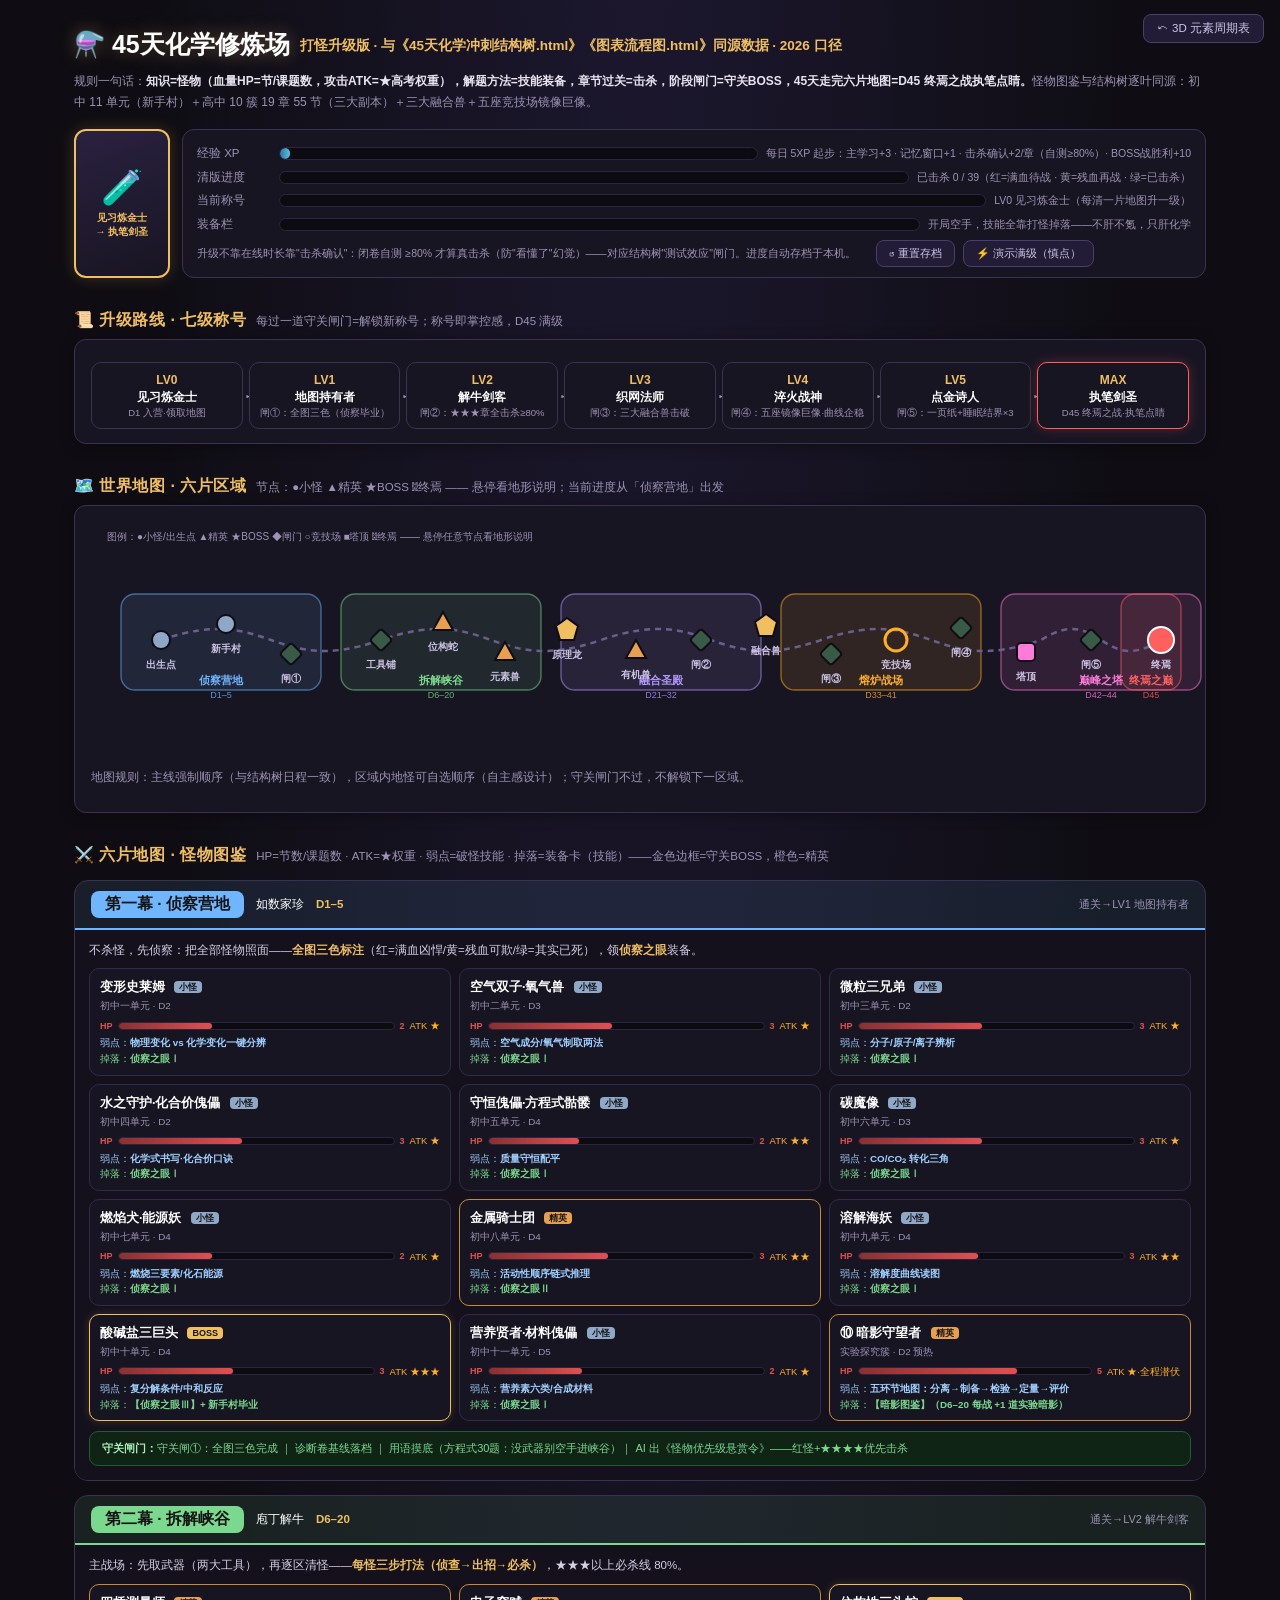
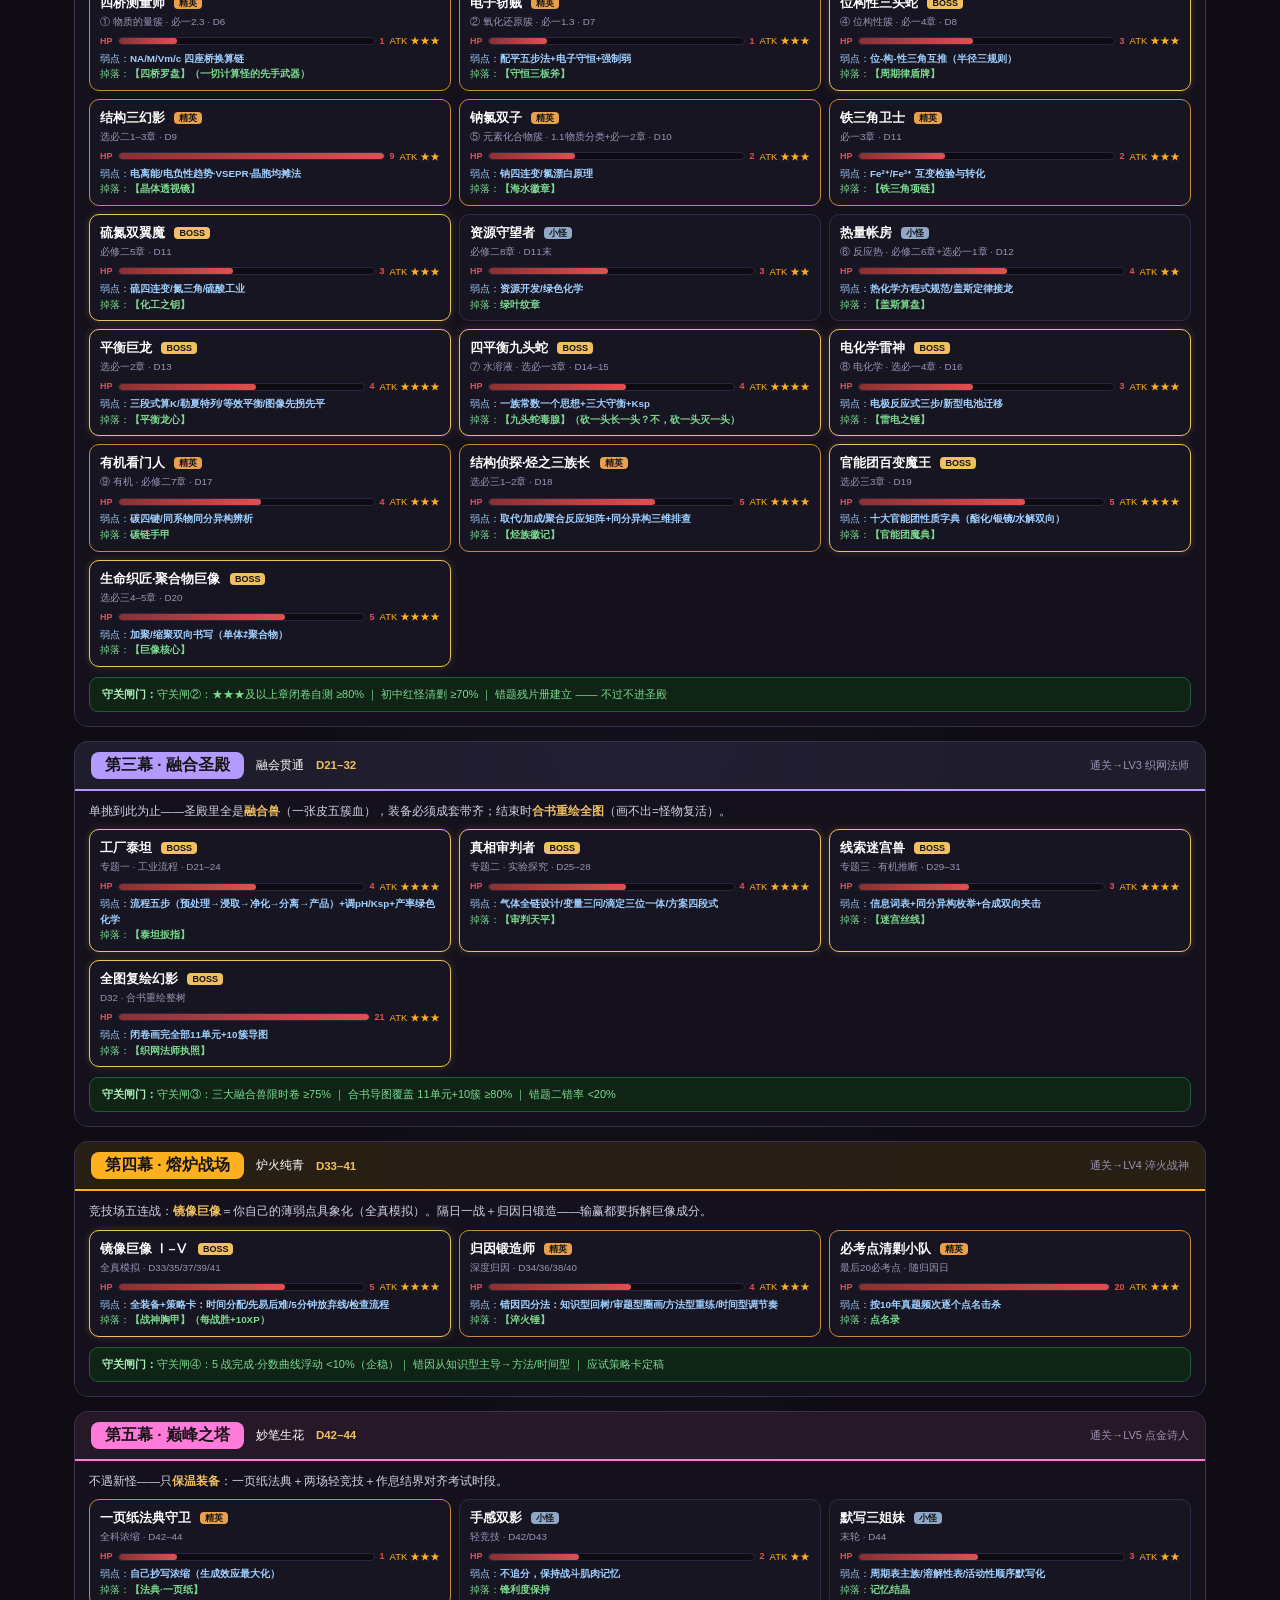
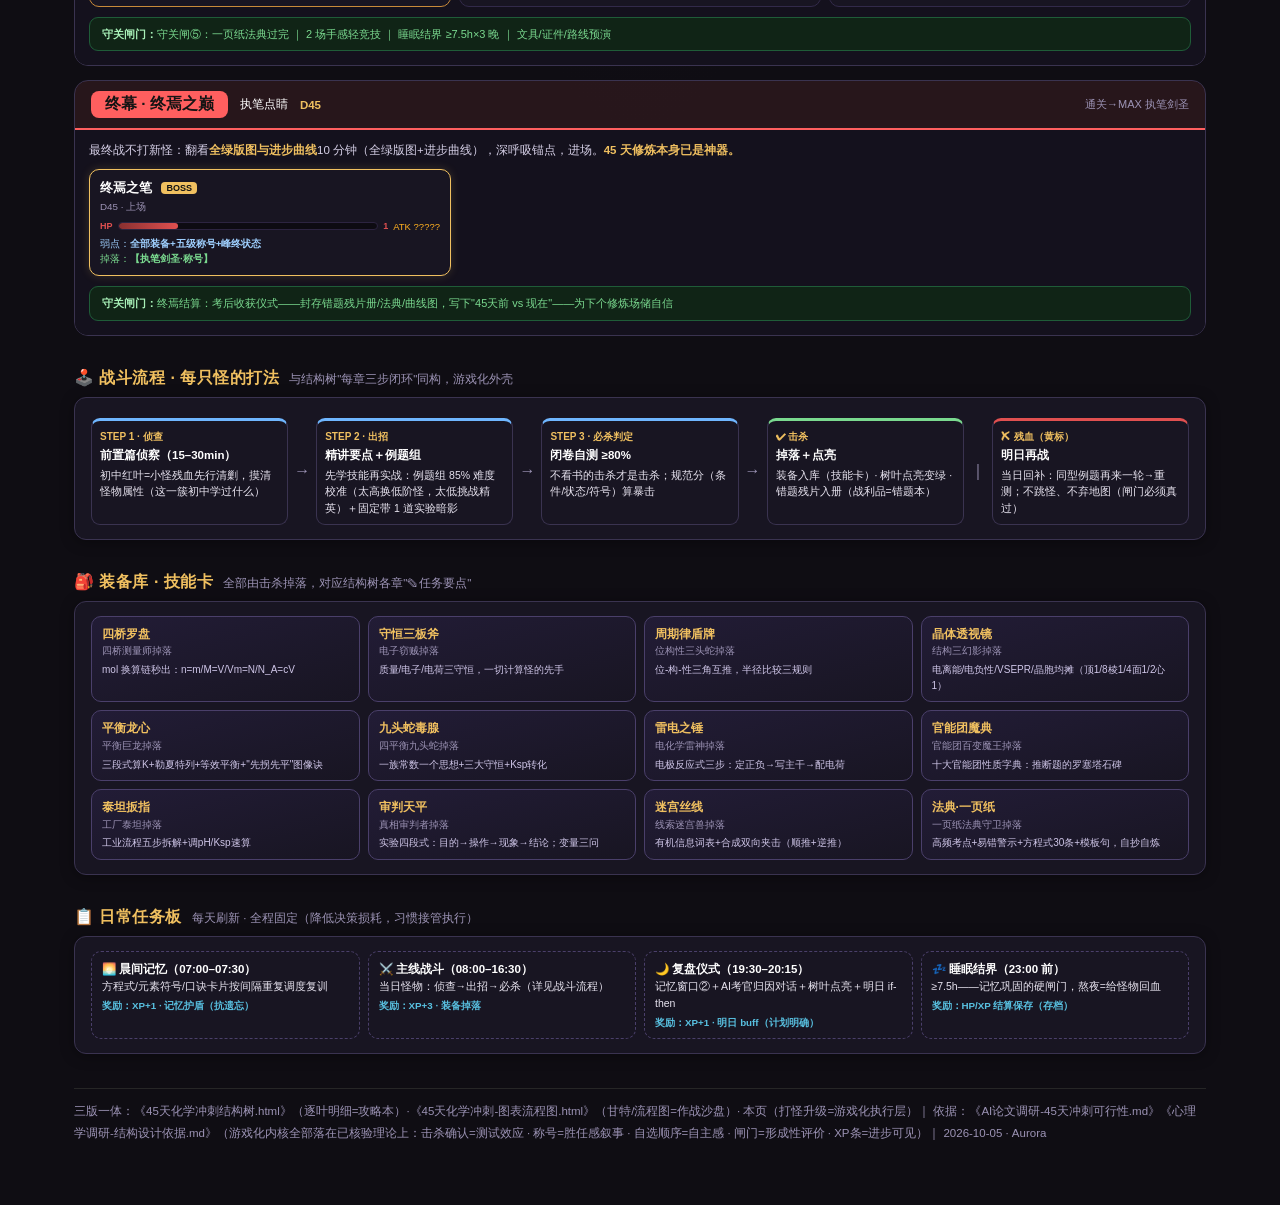
==== arena.html @ a9e283c8 "接入 45 天化学修炼场（打怪升级版）：arena.html + 3D 页金色入口按钮 + 修炼场返回链接" ====
<!DOCTYPE html>
<html lang="zh-CN">
<head>
<meta charset="UTF-8">
<title>45天化学修炼场 · 打怪升级版（如数家珍 → 庖丁解牛 → 融会贯通 → 炉火纯青 → 妙笔生花 → 执笔点睛）</title>
<style>
  :root{--bg:#0f0d13;--panel:#181522;--line:#3a3350;--txt:#e8e4f0;--dim:#9c93b5;
        --gold:#f0c060;--hp:#e05050;--xp:#58c0e0;--ok:#7ad98f;--m:#ff7ad9;--p:#6fb6ff;--c:#b29aff;--warm:#ffb020;}
  *{margin:0;padding:0;box-sizing:border-box}
  body{background:var(--bg);color:var(--txt);font-family:"PingFang SC","Microsoft YaHei",sans-serif;width:1200px;padding:28px 34px 60px;margin:0 auto;
       background-image:radial-gradient(ellipse at 50% -10%, #1d1830 0%, var(--bg) 55%)}
  h1{font-size:25px;color:#fff;text-shadow:0 0 18px rgba(240,192,96,.35)}
  h1 .v{color:var(--gold);font-size:13.5px;vertical-align:middle;margin-left:10px;text-shadow:none}
  .meta{color:var(--dim);font-size:12px;margin:10px 0 16px;line-height:1.75}
  .meta b{color:#e8e4f0}
  h2{font-size:16px;color:var(--gold);margin:32px 0 6px;font-weight:800;letter-spacing:.5px}
  h2 small{font-size:11.5px;color:var(--dim);font-weight:400;margin-left:10px;letter-spacing:0}
  .sub{font-size:11.5px;color:var(--dim);margin-bottom:10px;line-height:1.7}
  .panel{background:var(--panel);border:1px solid var(--line);border-radius:12px;padding:14px 16px;margin-top:8px;box-shadow:0 2px 14px rgba(0,0,0,.35)}
  svg{display:block}
  svg text{font-family:"PingFang SC","Microsoft YaHei",sans-serif}
  /* 玩家状态栏 */
  .hud{display:flex;gap:12px;align-items:stretch;margin-top:14px}
  .avatar{flex:0 0 96px;background:linear-gradient(160deg,#2a2140,#181522);border:2px solid var(--gold);border-radius:12px;display:flex;flex-direction:column;align-items:center;justify-content:center;box-shadow:0 0 16px rgba(240,192,96,.2)}
  .avatar .face{font-size:34px}
  .avatar .ttl{font-size:10px;color:var(--gold);font-weight:700;margin-top:4px;text-align:center;line-height:1.4}
  .hudinfo{flex:1;background:var(--panel);border:1px solid var(--line);border-radius:12px;padding:10px 14px;font-size:11.5px;line-height:1.8}
  .barline{display:flex;align-items:center;gap:8px;margin:3px 0}
  .barline .k{flex:0 0 74px;color:var(--dim)}
  .bar{flex:1;height:13px;background:#0d0b12;border:1px solid #2c2440;border-radius:7px;overflow:hidden;position:relative}
  .bar .fill{height:100%;border-radius:6px}
  .bar .fill.xp{background:linear-gradient(90deg,#2a7ca0,var(--xp))}
  .bar .fill.hp{background:linear-gradient(90deg,#8a3030,var(--hp))}
  .barline .v{flex:0 0 auto;color:var(--dim);font-size:10.5px}
  /* 称号阶梯 */
  .ranks{display:flex;gap:6px;margin-top:8px;align-items:flex-end}
  .rank{flex:1;background:var(--panel);border:1px solid var(--line);border-radius:10px;padding:8px 6px;text-align:center;font-size:10.5px;line-height:1.5;position:relative}
  .rank .lv{color:var(--gold);font-weight:800;font-size:12px}
  .rank .nm{color:#fff;font-weight:700;font-size:11.5px}
  .rank .hw{color:var(--dim);font-size:9.5px}
  .rank.final{border-color:#ff5f5f;box-shadow:0 0 12px rgba(255,95,95,.25)}
  .rank::after{content:'▸';position:absolute;right:-9px;top:50%;transform:translateY(-50%);color:var(--dim);font-size:11px}
  .rank:last-child::after{content:''}
  /* 副本幕卡 */
  .zone{margin:14px 0;border:1px solid var(--line);border-radius:14px;overflow:hidden}
  .zhead{padding:10px 16px;display:flex;align-items:center;gap:12px;flex-wrap:wrap}
  .zhead .zn{font-size:15.5px;font-weight:800;color:#141414;padding:3px 14px;border-radius:8px}
  .zhead .zt{color:#fff;font-size:12px}
  .zhead .zd{color:var(--gold);font-size:11.5px;font-weight:700}
  .zhead .zl{color:var(--dim);font-size:11px;margin-left:auto}
  .zbody{padding:10px 14px 14px;background:#14111d}
  .zgoal{font-size:11.5px;color:#d5cfe6;line-height:1.8;margin-bottom:8px}
  .zgoal b{color:var(--gold)}
  .mgrid{display:grid;grid-template-columns:repeat(3,1fr);gap:8px}
  .mcard{background:var(--panel);border:1px solid #322a4a;border-radius:10px;padding:8px 10px;font-size:10.5px;line-height:1.6;position:relative}
  .mcard.boss{border-color:var(--gold);box-shadow:0 0 10px rgba(240,192,96,.18)}
  .mcard.elite{border-color:#c88a3a}
  .mcard .mn{font-size:12.5px;font-weight:800;color:#fff}
  .mcard .mn .tag{font-size:9px;color:#141414;border-radius:4px;padding:1px 5px;margin-left:6px;font-weight:800;vertical-align:1px}
  .tag.b{background:var(--gold)} .tag.e{background:#e8a04c} .tag.m{background:#8fa8c8}
  .mcard .msrc{color:var(--dim);font-size:9.8px;margin:1px 0 4px}
  .hpbar{display:flex;align-items:center;gap:5px;margin:2px 0}
  .hpbar .hk{color:var(--hp);font-weight:800;font-size:9px}
  .hpbar .hb{flex:1;height:8px;background:#0d0b12;border-radius:4px;overflow:hidden;border:1px solid #2c2440}
  .hpbar .hf{height:100%;background:linear-gradient(90deg,#8a3030,var(--hp));border-radius:4px}
  .hpbar .hv{color:var(--hp);font-size:9px;font-weight:700}
  .atk{color:var(--warm);font-size:9.5px}
  .weak{color:#9fd0ff;font-size:9.8px}
  .weak b{color:#9fd0ff}
  .drop{color:var(--ok);font-size:9.8px}
  .drop b{color:var(--ok)}
  .zgate{margin-top:10px;background:#102416;border:1px solid #1f5c38;color:var(--ok);border-radius:9px;padding:7px 12px;font-size:11px;line-height:1.7}
  .zgate b{color:#a8f0b8}
  /* 打怪交互状态 */
  .mcard{cursor:pointer;transition:transform .12s, border-color .2s, opacity .2s;user-select:none}
  .mcard:hover{transform:translateY(-2px);border-color:#6a5f8a}
  .mcard.wounded{border-color:#e8a04c;background:#1d1810}
  .mcard.wounded .hf{background:linear-gradient(90deg,#8a6a20,#e8a04c)}
  .mcard.dead{opacity:.55;border-color:#2a5c3a}
  .mcard.dead .mn{text-decoration:line-through;color:#9fb8a8}
  .mcard.dead .hf{background:linear-gradient(90deg,#2a6a3a,#7ad98f)}
  .mcard .stamp{position:absolute;top:6px;right:8px;font-size:13px;font-weight:900;color:#7ad98f;display:none}
  .mcard.dead .stamp{display:block;content:'✓'}
  .zhead .clearbadge{display:none;background:#102416;border:1px solid #1f5c38;color:#7ad98f;border-radius:6px;padding:2px 10px;font-size:10.5px;font-weight:800}
  .zone.cleared .clearbadge{display:inline-block}
  .zone.cleared .zn{box-shadow:0 0 10px rgba(122,217,143,.5)}
  .hudbtns{display:flex;gap:8px;align-items:center;margin-left:10px}
  .hudbtns button{background:#221c36;border:1px solid #4a3f6a;color:#cfc6e8;border-radius:8px;padding:5px 12px;font-size:11px;cursor:pointer}
  .hudbtns button:hover{border-color:var(--gold);color:var(--gold)}
  .mcard .statustip{position:absolute;bottom:5px;right:8px;font-size:8.5px;color:#5a5270}
  /* 装备库 */
  .gear{display:grid;grid-template-columns:repeat(4,1fr);gap:8px}
  .gcard{background:linear-gradient(165deg,#221c36,#181522);border:1px solid #4a3f6a;border-radius:10px;padding:8px 10px;font-size:10.5px;line-height:1.55}
  .gcard .gn{font-size:12px;font-weight:800;color:var(--gold)}
  .gcard .gf{color:var(--dim);font-size:9.5px;margin:1px 0 3px}
  .gcard .ge{color:#cfc6e8;font-size:10px}
  /* 日常任务 */
  .quest{display:grid;grid-template-columns:repeat(4,1fr);gap:8px}
  .qcard{background:var(--panel);border:1px dashed #4a3f6a;border-radius:10px;padding:8px 10px;font-size:10.5px;line-height:1.6}
  .qcard .qt{font-weight:800;color:#fff;font-size:11.5px}
  .qcard .qr{color:var(--xp);font-size:9.8px;font-weight:700;margin-top:3px}
  .flow{display:flex;gap:6px;align-items:stretch;margin-top:6px}
  .fstep{flex:1;background:var(--panel);border:1px solid #3a3350;border-top:3px solid var(--p);border-radius:9px;padding:8px;font-size:10.5px;line-height:1.55}
  .fstep b{display:block;color:#fff;font-size:11.5px;margin-bottom:2px}
  .fstep .fs{color:var(--gold);font-size:10px;font-weight:800;display:block;margin-bottom:3px}
  .fstep.win{border-top-color:var(--ok)} .fstep.fail{border-top-color:var(--hp)}
  .farrow{align-self:center;color:var(--dim)}
  .foot{margin-top:34px;border-top:1px solid #262626;padding-top:12px;color:var(--dim);font-size:11.5px;line-height:1.9}
</style>
</head>
<body>
<a href="./index.html" title="回到 3D 元素周期表" style="position:fixed;top:14px;right:16px;z-index:9;background:#221c36;border:1px solid #4a3f6a;color:#cfc6e8;border-radius:8px;padding:6px 13px;font-size:11.5px;text-decoration:none"
   onmouseover="this.style.borderColor='#f0c060';this.style.color='#f0c060'" onmouseout="this.style.borderColor='#4a3f6a';this.style.color='#cfc6e8'">⤺ 3D 元素周期表</a>
<h1>⚗️ 45天化学修炼场<span class="v">打怪升级版 · 与《45天化学冲刺结构树.html》《图表流程图.html》同源数据 · 2026 口径</span></h1>
<div class="meta">
  规则一句话：<b>知识=怪物（血量HP=节/课题数，攻击ATK=★高考权重），解题方法=技能装备，章节过关=击杀，阶段闸门=守关BOSS，45天走完六片地图=D45 终焉之战执笔点睛。</b>怪物图鉴与结构树逐叶同源：初中 11 单元（新手村）＋高中 10 簇 19 章 55 节（三大副本）＋三大融合兽＋五座竞技场镜像巨像。
</div>

<!-- 玩家状态栏 -->
<div class="hud">
  <div class="avatar"><div class="face">🧪</div><div class="ttl" id="avrank">见习炼金士<br>→ 执笔剑圣</div></div>
  <div class="hudinfo">
    <div class="barline"><div class="k">经验 XP</div><div class="bar"><div class="fill xp" style="width:2%"></div></div><div class="v">每日 5XP 起步：主学习+3 · 记忆窗口+1 · 击杀确认+2/章（自测≥80%）· BOSS战胜利+10</div></div>
    <div class="barline"><div class="k">清版进度</div><div class="bar"><div class="fill hp" id="killbar" style="width:0%;background:linear-gradient(90deg,#2a6a3a,#7ad98f)"></div></div><div class="v" id="killnum">已击杀 0 / 39（红=满血待战 · 黄=残血再战 · 绿=已击杀）</div></div>
    <div class="barline"><div class="k">当前称号</div><div class="bar"><div class="fill" id="rankbar" style="width:0%;background:linear-gradient(90deg,#8a6a20,#f0c060)"></div></div><div class="v" id="rankname">LV0 见习炼金士（点怪升级，点击怪物卡循环：满血→残血→击杀）</div></div>
    <div class="barline"><div class="k">装备栏</div><div class="bar"><div class="fill" style="width:0%"></div></div><div class="v">开局空手，技能全靠打怪掉落——不肝不氪，只肝化学</div></div>
    <div style="display:flex;align-items:center;gap:10px;margin-top:5px">
      <span style="color:var(--dim);font-size:10.5px">升级不靠在线时长靠"击杀确认"：闭卷自测 ≥80% 才算真击杀（防"看懂了"幻觉）——对应结构树"测试效应"闸门。进度自动存档于本机。</span>
      <span class="hudbtns"><button onclick="resetSave()">↺ 重置存档</button><button onclick="markAllCleared()">⚡ 演示满级（慎点）</button></span>
    </div>
  </div>
</div>

<!-- 称号阶梯 -->
<h2>📜 升级路线 · 七级称号<small>每过一道守关闸门=解锁新称号；称号即掌控感，D45 满级</small></h2>
<div class="panel"><div class="ranks" id="ranks"></div></div>

<!-- 世界地图 -->
<h2>🗺️ 世界地图 · 六片区域<small>节点：●小怪 ▲精英 ★BOSS ☠终焉 —— 悬停看地形说明；当前进度从「侦察营地」出发</small></h2>
<div class="panel"><svg id="map" viewBox="0 0 1120 240" width="1120" height="240"></svg>
<div class="sub" style="margin-top:8px">地图规则：主线强制顺序（与结构树日程一致），区域内地怪可自选顺序（自主感设计）；守关闸门不过，不解锁下一区域。</div>
</div>

<!-- 副本区 -->
<h2>⚔️ 六片地图 · 怪物图鉴<small>HP=节数/课题数 · ATK=★权重 · 弱点=破怪技能 · 掉落=装备卡（技能）——金色边框=守关BOSS，橙色=精英</small></h2>
<div id="zones"></div>

<!-- 战斗流程 -->
<h2>🕹️ 战斗流程 · 每只怪的打法<small>与结构树"每章三步闭环"同构，游戏化外壳</small></h2>
<div class="panel">
  <div class="flow">
    <div class="fstep"><span class="fs">STEP 1 · 侦查</span><b>前置篇侦察（15–30min）</b>初中红叶=小怪残血先行清剿，摸清怪物属性（这一簇初中学过什么）</div>
    <div class="farrow">→</div>
    <div class="fstep"><span class="fs">STEP 2 · 出招</span><b>精讲要点＋例题组</b>先学技能再实战：例题组 85% 难度校准（太高换低阶怪，太低挑战精英）＋固定带 1 道实验暗影</div>
    <div class="farrow">→</div>
    <div class="fstep"><span class="fs">STEP 3 · 必杀判定</span><b>闭卷自测 ≥80%</b>不看书的击杀才是击杀；规范分（条件/状态/符号）算暴击</div>
    <div class="farrow">→</div>
    <div class="fstep win"><span class="fs">✔ 击杀</span><b>掉落＋点亮</b>装备入库（技能卡）· 树叶点亮变绿 · 错题残片入册（战利品=错题本）</div>
    <div class="farrow">｜</div>
    <div class="fstep fail"><span class="fs">✘ 残血（黄标）</span><b>明日再战</b>当日回补：同型例题再来一轮→重测；不跳怪、不弃地图（闸门必须真过）</div>
  </div>
</div>

<!-- 装备库 -->
<h2>🎒 装备库 · 技能卡<small>全部由击杀掉落，对应结构树各章"✎任务要点"</small></h2>
<div class="panel"><div class="gear" id="gear"></div></div>

<!-- 日常任务 -->
<h2>📋 日常任务板<small>每天刷新 · 全程固定（降低决策损耗，习惯接管执行）</small></h2>
<div class="panel"><div class="quest">
  <div class="qcard"><div class="qt">🌅 晨间记忆（07:00–07:30）</div>方程式/元素符号/口诀卡片按间隔重复调度复训<div class="qr">奖励：XP+1 · 记忆护盾（抗遗忘）</div></div>
  <div class="qcard"><div class="qt">⚔️ 主线战斗（08:00–16:30）</div>当日怪物：侦查→出招→必杀（详见战斗流程）<div class="qr">奖励：XP+3 · 装备掉落</div></div>
  <div class="qcard"><div class="qt">🌙 复盘仪式（19:30–20:15）</div>记忆窗口②＋AI考官归因对话＋树叶点亮＋明日 if-then<div class="qr">奖励：XP+1 · 明日 buff（计划明确）</div></div>
  <div class="qcard"><div class="qt">💤 睡眠结界（23:00 前）</div>≥7.5h——记忆巩固的硬闸门，熬夜=给怪物回血<div class="qr">奖励：HP/XP 结算保存（存档）</div></div>
</div></div>

<div class="foot">
  三版一体：《45天化学冲刺结构树.html》（逐叶明细=攻略本）·《45天化学冲刺-图表流程图.html》（甘特/流程图=作战沙盘）· 本页（打怪升级=游戏化执行层）｜ 依据：《AI论文调研-45天冲刺可行性.md》《心理学调研-结构设计依据.md》（游戏化内核全部落在已核验理论上：击杀确认=测试效应 · 称号=胜任感叙事 · 自选顺序=自主感 · 闸门=形成性评价 · XP条=进步可见）｜ 2026-10-05 · Aurora
</div>

<script>
const NS='http://www.w3.org/2000/svg';
function el(t,a,txt){const e=document.createElementNS(NS,t);for(const k in a)e.setAttribute(k,a[k]);if(txt!==undefined)e.textContent=txt;return e;}

/* ═══ 称号阶梯 ═══ */
const RANKS=[
 {lv:'LV0',nm:'见习炼金士',hw:'D1 入营·领取地图'},
 {lv:'LV1',nm:'地图持有者',hw:'闸①：全图三色（侦察毕业）'},
 {lv:'LV2',nm:'解牛剑客',hw:'闸②：★★★章全击杀≥80%'},
 {lv:'LV3',nm:'织网法师',hw:'闸③：三大融合兽击破'},
 {lv:'LV4',nm:'淬火战神',hw:'闸④：五座镜像巨像·曲线企稳'},
 {lv:'LV5',nm:'点金诗人',hw:'闸⑤：一页纸+睡眠结界×3'},
 {lv:'MAX',nm:'执笔剑圣',hw:'D45 终焉之战·执笔点睛',final:1},
];
document.getElementById('ranks').innerHTML=RANKS.map(r=>
 `<div class="rank${r.final?' final':''}"><div class="lv">${r.lv}</div><div class="nm">${r.nm}</div><div class="hw">${r.hw}</div></div>`).join('');

/* ═══ 世界地图 ═══ */
(function(){
  const svg=document.getElementById('map');
  svg.appendChild(el('defs',{})).innerHTML='<marker id="mp" viewBox="0 0 10 10" refX="8" refY="5" markerWidth="6" markerHeight="6" orient="auto"><path d="M0,0 L10,5 L0,10 z" fill="#6a5f8a"/></marker>';
  const zones=[
    {n:'侦察营地',d:'D1–5',c:'#6fb6ff',x:70},
    {n:'拆解峡谷',d:'D6–20',c:'#7ad98f',x:290},
    {n:'融合圣殿',d:'D21–32',c:'#b29aff',x:510},
    {n:'熔炉战场',d:'D33–41',c:'#ffb020',x:730},
    {n:'巅峰之塔',d:'D42–44',c:'#ff7ad9',x:950},
    {n:'终焉之巅',d:'D45',c:'#ff5f5f',x:1070},
  ];
  const y=120;
  // 区域地面
  zones.forEach((z,i)=>{
    const w=i===zones.length-1?60:200;
    svg.appendChild(el('rect',{x:z.x-40,y:y-46,width:w,height:96,rx:14,fill:z.c,opacity:.10}));
    svg.appendChild(el('rect',{x:z.x-40,y:y-46,width:w,height:96,rx:14,fill:'none',stroke:z.c,'stroke-width':1.4,opacity:.5}));
    svg.appendChild(el('text',{x:z.x-40+w/2,y:y+44,'text-anchor':'middle',fill:z.c,'font-size':11,'font-weight':800},z.n));
    svg.appendChild(el('text',{x:z.x-40+w/2,y:y+58,'text-anchor':'middle',fill:z.c,'font-size':9,opacity:.8},z.d));
  });
  // 主线路径
  let d=`M${zones[0].x},${y}`;
  zones.slice(1).forEach((z,i)=>{ d+=` C${(zones[i].x+z.x)/2},${y-38-(i%2)*0} ${(zones[i].x+z.x)/2},${y+38} ${z.x},${y}`; });
  svg.appendChild(el('path',{d,stroke:'#6a5f8a','stroke-width':2.5,fill:'none','stroke-dasharray':'6 5','marker-end':'url(#mp)'}));
  // 节点：小怪● 精英▲ BOSS★ 终焉☠
  const nodes=[
    {x:70,y,t:'spawn',l:'出生点',tip:'D1 启动仪式+诊断卷——领取全图'},
    {x:135,y:y-16,t:'m',l:'新手村',tip:'初中11单元小怪群（三色侦察，D1–5）'},
    {x:200,y:y+14,t:'g',l:'闸①',tip:'守关：全图三色完成+基线落档'},
    {x:290,y,t:'g2',l:'工具铺',tip:'D6–7 物质的量+氧化还原：先取武器（守恒三板斧）'},
    {x:352,y:y-18,t:'e',l:'位构蛇',tip:'D8–9 位构性三头蛇+结构三幻影'},
    {x:414,y:y+12,t:'e',l:'元素兽',tip:'D10–11 钠氯双子/铁三角/硫氮双翼'},
    {x:476,y:y-10,t:'b',l:'原理龙',tip:'D12–16 平衡巨龙·九头蛇·雷神（最难区）'},
    {x:545,y:y+10,t:'e',l:'有机兽',tip:'D17–20 有机看门人→官能团百变魔王'},
    {x:610,y,t:'g',l:'闸②',tip:'守关：★★★章自测≥80%+红叶70%'},
    {x:675,y:y-14,t:'b',l:'融合兽',tip:'D21–31 工厂泰坦·真相审判者·迷宫兽'},
    {x:740,y:y+14,t:'g',l:'闸③',tip:'守关：专题卷≥75%+二错率<20%+重绘全图'},
    {x:805,y,t:'a',l:'竞技场',tip:'D33–41 五座镜像巨像（全真模拟×5+归因×4）'},
    {x:870,y:y-12,t:'g',l:'闸④',tip:'守关：曲线浮动<10%+策略卡定稿'},
    {x:935,y:y+12,t:'t',l:'塔顶',tip:'D42–44 一页纸+手感卷+睡眠结界'},
    {x:1000,y,t:'g',l:'闸⑤',tip:'守关：一页纸过完+睡眠3晚≥7.5h'},
    {x:1070,y,t:'x',l:'终焉',tip:'D45 执笔点睛：轻仪式+预演+进场'},
  ];
  nodes.forEach(n=>{
    let s='';
    if(n.t==='m'||n.t==='spawn') s=el('circle',{cx:n.x,cy:n.y,r:9,fill:'#8fa8c8',stroke:'#0f0d13','stroke-width':2});
    else if(n.t==='e') s=el('polygon',{points:`${n.x},${n.y-10} ${n.x+10},${n.y+8} ${n.x-10},${n.y+8}`,fill:'#e8a04c',stroke:'#0f0d13','stroke-width':2});
    else if(n.t==='b') s=el('polygon',{points:`${n.x},${n.y-12} ${n.x+11},${n.y-4} ${n.x+7},${n.y+10} ${n.x-7},${n.y+10} ${n.x-11},${n.y-4}`,fill:'#f0c060',stroke:'#0f0d13','stroke-width':2});
    else if(n.t==='g'||n.t==='g2') s=el('rect',{x:n.x-8,y:n.y-8,width:16,height:16,rx:3,transform:`rotate(45 ${n.x} ${n.y})`,fill:'#7ad98f',stroke:'#0f0d13','stroke-width':2});
    else if(n.t==='a') s=el('circle',{cx:n.x,cy:n.y,r:11,fill:'none',stroke:'#ffb020','stroke-width':3});
    else if(n.t==='t') s=el('rect',{x:n.x-9,y:n.y-9,width:18,height:18,rx:4,fill:'#ff7ad9',stroke:'#0f0d13','stroke-width':2});
    else if(n.t==='x') s=el('circle',{cx:n.x,cy:n.y,r:13,fill:'#ff5f5f',stroke:'#fff','stroke-width':2});
    const tip=el('title',{},n.l+' · '+n.tip);
    s.appendChild(tip);
    svg.appendChild(s);
    svg.appendChild(el('text',{x:n.x,y:n.y+28,'text-anchor':'middle',fill:'#cfc6e8','font-size':9.5,'font-weight':700},n.l));
  });
  // 图例
  svg.appendChild(el('text',{x:16,y:20,fill:'#9c93b5','font-size':10},'图例：●小怪/出生点 ▲精英 ★BOSS ◆闸门 ○竞技场 ■塔顶 ☠终焉 —— 悬停任意节点看地形说明'));
})();

/* ═══ 六片地图 · 怪物图鉴（数据驱动） ═══ */
const ZONES=[
 {n:'第一幕 · 侦察营地',zn:'如数家珍',d:'D1–5',c:'#6fb6ff',lv:'通关→LV1 地图持有者',
  goal:'不杀怪，先侦察：把全部怪物照面——<b>全图三色标注</b>（红=满血凶悍/黄=残血可欺/绿=其实已死），领<b>侦察之眼</b>装备。',
  gate:'守关闸①：全图三色完成 ｜ 诊断卷基线落档 ｜ 用语摸底（方程式30题：没武器别空手进峡谷）｜ AI 出《怪物优先级悬赏令》——红怪+★★★★优先击杀',
  mons:[
   {n:'变形史莱姆',src:'初中一单元 · D2',hp:2,atk:'★',tier:'m',weak:'物理变化 vs 化学变化一键分辨',drop:'侦察之眼Ⅰ'},
   {n:'空气双子·氧气兽',src:'初中二单元 · D3',hp:3,atk:'★',tier:'m',weak:'空气成分/氧气制取两法',drop:'侦察之眼Ⅰ'},
   {n:'微粒三兄弟',src:'初中三单元 · D2',hp:3,atk:'★',tier:'m',weak:'分子/原子/离子辨析',drop:'侦察之眼Ⅰ'},
   {n:'水之守护·化合价傀儡',src:'初中四单元 · D2',hp:3,atk:'★',tier:'m',weak:'化学式书写·化合价口诀',drop:'侦察之眼Ⅰ'},
   {n:'守恒傀儡·方程式骷髅',src:'初中五单元 · D4',hp:2,atk:'★★',tier:'m',weak:'质量守恒配平',drop:'侦察之眼Ⅰ'},
   {n:'碳魔像',src:'初中六单元 · D3',hp:3,atk:'★',tier:'m',weak:'CO/CO₂ 转化三角',drop:'侦察之眼Ⅰ'},
   {n:'燃焰犬·能源妖',src:'初中七单元 · D4',hp:2,atk:'★',tier:'m',weak:'燃烧三要素/化石能源',drop:'侦察之眼Ⅰ'},
   {n:'金属骑士团',src:'初中八单元 · D4',hp:3,atk:'★★',tier:'e',weak:'活动性顺序链式推理',drop:'侦察之眼Ⅱ'},
   {n:'溶解海妖',src:'初中九单元 · D4',hp:3,atk:'★★',tier:'m',weak:'溶解度曲线读图',drop:'侦察之眼Ⅰ'},
   {n:'酸碱盐三巨头',src:'初中十单元 · D4',hp:3,atk:'★★★',tier:'b',weak:'复分解条件/中和反应',drop:'【侦察之眼Ⅲ】+ 新手村毕业'},
   {n:'营养贤者·材料傀儡',src:'初中十一单元 · D5',hp:2,atk:'★',tier:'m',weak:'营养素六类/合成材料',drop:'侦察之眼Ⅰ'},
   {n:'⑩ 暗影守望者',src:'实验探究簇 · D2 预热',hp:5,atk:'★',atkNote:'全程潜伏',tier:'e',weak:'五环节地图：分离→制备→检验→定量→评价',drop:'【暗影图鉴】（D6–20 每战 +1 道实验暗影）'},
  ]},
 {n:'第二幕 · 拆解峡谷',zn:'庖丁解牛',d:'D6–20',c:'#7ad98f',lv:'通关→LV2 解牛剑客',
  goal:'主战场：先取武器（两大工具），再逐区清怪——<b>每怪三步打法（侦查→出招→必杀）</b>，★★★以上必杀线 80%。',
  gate:'守关闸②：★★★及以上章闭卷自测 ≥80% ｜ 初中红怪清剿 ≥70% ｜ 错题残片册建立 —— 不过不进圣殿',
  mons:[
   {n:'四桥测量师',src:'① 物质的量簇 · 必一2.3 · D6',hp:1,atk:'★★★',tier:'e',weak:'NA/M/Vm/c 四座桥换算链',drop:'【四桥罗盘】（一切计算怪的先手武器）'},
   {n:'电子窃贼',src:'② 氧化还原簇 · 必一1.3 · D7',hp:1,atk:'★★★',tier:'e',weak:'配平五步法+电子守恒+强制弱',drop:'【守恒三板斧】'},
   {n:'位构性三头蛇',src:'④ 位构性簇 · 必一4章 · D8',hp:3,atk:'★★★',tier:'b',weak:'位-构-性三角互推（半径三规则）',drop:'【周期律盾牌】'},
   {n:'结构三幻影',src:'选必二1–3章 · D9',hp:9,atk:'★★',tier:'e',weak:'电离能/电负性趋势·VSEPR·晶胞均摊法',drop:'【晶体透视镜】'},
   {n:'钠氯双子',src:'⑤ 元素化合物簇 · 1.1物质分类+必一2章 · D10',hp:2,atk:'★★★',tier:'e',weak:'钠四连变/氯漂白原理',drop:'【海水徽章】'},
   {n:'铁三角卫士',src:'必一3章 · D11',hp:2,atk:'★★★',tier:'e',weak:'Fe²⁺/Fe³⁺ 互变检验与转化',drop:'【铁三角项链】'},
   {n:'硫氮双翼魔',src:'必修二5章 · D11',hp:3,atk:'★★★',tier:'b',weak:'硫四连变/氮三角/硫酸工业',drop:'【化工之钥】'},
   {n:'资源守望者',src:'必修二8章 · D11末',hp:3,atk:'★★',tier:'m',weak:'资源开发/绿色化学',drop:'绿叶纹章'},
   {n:'热量帐房',src:'⑥ 反应热 · 必修二6章+选必一1章 · D12',hp:4,atk:'★★',tier:'m',weak:'热化学方程式规范/盖斯定律接龙',drop:'【盖斯算盘】'},
   {n:'平衡巨龙',src:'选必一2章 · D13',hp:4,atk:'★★★★',tier:'b',weak:'三段式算K/勒夏特列/等效平衡/图像先拐先平',drop:'【平衡龙心】'},
   {n:'四平衡九头蛇',src:'⑦ 水溶液 · 选必一3章 · D14–15',hp:4,atk:'★★★★',tier:'b',weak:'一族常数一个思想+三大守衡+Ksp',drop:'【九头蛇毒腺】（砍一头长一头？不，砍一头灭一头）'},
   {n:'电化学雷神',src:'⑧ 电化学 · 选必一4章 · D16',hp:3,atk:'★★★',tier:'b',weak:'电极反应式三步/新型电池迁移',drop:'【雷电之锤】'},
   {n:'有机看门人',src:'⑨ 有机 · 必修二7章 · D17',hp:4,atk:'★★★',tier:'e',weak:'碳四键/同系物同分异构辨析',drop:'碳链手甲'},
   {n:'结构侦探·烃之三族长',src:'选必三1–2章 · D18',hp:5,atk:'★★★★',tier:'e',weak:'取代/加成/聚合反应矩阵+同分异构三维排查',drop:'【烃族徽记】'},
   {n:'官能团百变魔王',src:'选必三3章 · D19',hp:5,atk:'★★★★',tier:'b',weak:'十大官能团性质字典（酯化/银镜/水解双向）',drop:'【官能团魔典】'},
   {n:'生命织匠·聚合物巨像',src:'选必三4–5章 · D20',hp:5,atk:'★★★★',tier:'b',weak:'加聚/缩聚双向书写（单体⇄聚合物）',drop:'【巨像核心】'},
  ]},
 {n:'第三幕 · 融合圣殿',zn:'融会贯通',d:'D21–32',c:'#b29aff',lv:'通关→LV3 织网法师',
  goal:'单挑到此为止——圣殿里全是<b>融合兽</b>（一张皮五簇血），装备必须成套带齐；结束时<b>合书重绘全图</b>（画不出=怪物复活）。',
  gate:'守关闸③：三大融合兽限时卷 ≥75% ｜ 合书导图覆盖 11单元+10簇 ≥80% ｜ 错题二错率 <20%',
  mons:[
   {n:'工厂泰坦',src:'专题一 · 工业流程 · D21–24',hp:4,atk:'★★★★',tier:'b',weak:'流程五步（预处理→浸取→净化→分离→产品）+调pH/Ksp+产率绿色化学',drop:'【泰坦扳指】'},
   {n:'真相审判者',src:'专题二 · 实验探究 · D25–28',hp:4,atk:'★★★★',tier:'b',weak:'气体全链设计/变量三问/滴定三位一体/方案四段式',drop:'【审判天平】'},
   {n:'线索迷宫兽',src:'专题三 · 有机推断 · D29–31',hp:3,atk:'★★★★',tier:'b',weak:'信息词表+同分异构枚举+合成双向夹击',drop:'【迷宫丝线】'},
   {n:'全图复绘幻影',src:'D32 · 合书重绘整树',hp:21,atk:'★★★',tier:'b',weak:'闭卷画完全部11单元+10簇导图',drop:'【织网法师执照】'},
  ]},
 {n:'第四幕 · 熔炉战场',zn:'炉火纯青',d:'D33–41',c:'#ffb020',lv:'通关→LV4 淬火战神',
  goal:'竞技场五连战：<b>镜像巨像</b>＝你自己的薄弱点具象化（全真模拟）。隔日一战＋归因日锻造——输赢都要拆解巨像成分。',
  gate:'守关闸④：5 战完成·分数曲线浮动 <10%（企稳）｜ 错因从知识型主导→方法/时间型 ｜ 应试策略卡定稿',
  mons:[
   {n:'镜像巨像 Ⅰ–Ⅴ',src:'全真模拟 · D33/35/37/39/41',hp:5,atk:'★★★★',tier:'b',weak:'全装备+策略卡：时间分配/先易后难/5分钟放弃线/检查流程',drop:'【战神胸甲】（每战胜+10XP）'},
   {n:'归因锻造师',src:'深度归因 · D34/36/38/40',hp:4,atk:'★★★',tier:'e',weak:'错因四分法：知识型回树/审题型圈画/方法型重练/时间型调节奏',drop:'【淬火锤】'},
   {n:'必考点清剿小队',src:'最后20必考点 · 随归因日',hp:20,atk:'★★★',tier:'e',weak:'按10年真题频次逐个点名击杀',drop:'点名录'},
  ]},
 {n:'第五幕 · 巅峰之塔',zn:'妙笔生花',d:'D42–44',c:'#ff7ad9',lv:'通关→LV5 点金诗人',
  goal:'不遇新怪——只<b>保温装备</b>：一页纸法典＋两场轻竞技＋作息结界对齐考试时段。',
  gate:'守关闸⑤：一页纸法典过完 ｜ 2 场手感轻竞技 ｜ 睡眠结界 ≥7.5h×3 晚 ｜ 文具/证件/路线预演',
  mons:[
   {n:'一页纸法典守卫',src:'全科浓缩 · D42–44',hp:1,atk:'★★★',tier:'e',weak:'自己抄写浓缩（生成效应最大化）',drop:'【法典·一页纸】'},
   {n:'手感双影',src:'轻竞技 · D42/D43',hp:2,atk:'★★',tier:'m',weak:'不追分，保持战斗肌肉记忆',drop:'锋利度保持'},
   {n:'默写三姐妹',src:'末轮 · D44',hp:3,atk:'★★',tier:'m',weak:'周期表主族/溶解性表/活动性顺序默写化',drop:'记忆结晶'},
  ]},
 {n:'终幕 · 终焉之巅',zn:'执笔点睛',d:'D45',c:'#ff5f5f',lv:'通关→MAX 执笔剑圣',
  goal:'最终战不打新怪：翻看<b>全绿版图与进步曲线</b>10 分钟（全绿版图+进步曲线），深呼吸锚点，进场。<b>45 天修炼本身已是神器。</b>',
  gate:'终焉结算：考后收获仪式——封存错题残片册/法典/曲线图，写下"45天前 vs 现在"——为下个修炼场储自信',
  mons:[
   {n:'终焉之笔',src:'D45 · 上场',hp:1,atk:'?????',tier:'b',weak:'全部装备+五级称号+峰终状态',drop:'【执笔剑圣·称号】'},
  ]},
];
(function(){
  const host=document.getElementById('zones');
  ZONES.forEach((z,zi)=>{
    const div=document.createElement('div'); div.className='zone';
    const mons=z.mons.map((m,mi)=>{
      const hpW=Math.min(100,Math.round(m.hp/9*100+12));
      const tierCls=m.tier==='b'?'boss':(m.tier==='e'?'elite':'');
      const tierTag=m.tier==='b'?'<span class="tag b">BOSS</span>':(m.tier==='e'?'<span class="tag e">精英</span>':'<span class="tag m">小怪</span>');
      return `<div class="mcard ${tierCls}" data-tier="${m.tier}" data-zone="${zi}" data-mi="${mi}">
        <span class="stamp">✓</span>
        <div class="mn">${m.n} ${tierTag}</div>
        <div class="msrc">${m.src}</div>
        <div class="hpbar"><span class="hk">HP</span><div class="hb"><div class="hf" style="width:${hpW}%"></div></div><span class="hv">${m.hp}</span><span class="atk">ATK ${m.atk}${m.atkNote?'·'+m.atkNote:''}</span></div>
        <div class="weak">弱点：<b>${m.weak}</b></div>
        <div class="drop">掉落：<b>${m.drop}</b></div>
      </div>`;
    }).join('');
    div.innerHTML=`<div class="zhead" style="background:${z.c}1a;border-bottom:2px solid ${z.c}">
        <span class="zn" style="background:${z.c}">${z.n}</span><span class="clearbadge">区域已清 ✓</span>
        <span class="zt">${z.zn}</span><span class="zd">${z.d}</span>
        <span class="zl">${z.lv}</span></div>
      <div class="zbody"><div class="zgoal">${z.goal}</div>
      <div class="mgrid">${mons}</div>
      <div class="zgate"><b>守关闸门：</b>${z.gate}</div></div>`;
    host.appendChild(div);
  });
})();

/* ═══ 装备库 ═══ */
const GEAR=[
 {n:'四桥罗盘',f:'四桥测量师掉落',e:'mol 换算链秒出：n=m/M=V/Vm=N/N_A=cV'},
 {n:'守恒三板斧',f:'电子窃贼掉落',e:'质量/电子/电荷三守恒，一切计算怪的先手'},
 {n:'周期律盾牌',f:'位构性三头蛇掉落',e:'位-构-性三角互推，半径比较三规则'},
 {n:'晶体透视镜',f:'结构三幻影掉落',e:'电离能/电负性/VSEPR/晶胞均摊（顶1/8棱1/4面1/2心1）'},
 {n:'平衡龙心',f:'平衡巨龙掉落',e:'三段式算K+勒夏特列+等效平衡+"先拐先平"图像诀'},
 {n:'九头蛇毒腺',f:'四平衡九头蛇掉落',e:'一族常数一个思想+三大守恒+Ksp转化'},
 {n:'雷电之锤',f:'电化学雷神掉落',e:'电极反应式三步：定正负→写主干→配电荷'},
 {n:'官能团魔典',f:'官能团百变魔王掉落',e:'十大官能团性质字典：推断题的罗塞塔石碑'},
 {n:'泰坦扳指',f:'工厂泰坦掉落',e:'工业流程五步拆解+调pH/Ksp速算'},
 {n:'审判天平',f:'真相审判者掉落',e:'实验四段式：目的→操作→现象→结论；变量三问'},
 {n:'迷宫丝线',f:'线索迷宫兽掉落',e:'有机信息词表+合成双向夹击（顺推+逆推）'},
 {n:'法典·一页纸',f:'一页纸法典守卫掉落',e:'高频考点+易错警示+方程式30条+模板句，自抄自炼'},
];
document.getElementById('gear').innerHTML=GEAR.map(g=>
 `<div class="gcard"><div class="gn">${g.n}</div><div class="gf">${g.f}</div><div class="ge">${g.e}</div></div>`).join('');

/* ═══ 打怪交互引擎：点击循环 满血→残血→击杀；区域清版解锁称号；localStorage 存档 ═══ */
(function(){
  const KEY='chem45rpg-v1';
  const TOTAL=39, ZONES_N=6;
  const RANK_STEP=[0,1,2,3,4,5,6]; // 每清一幕升一级（六幕=LV0→MAX）
  const RANK_NAMES=['LV0 见习炼金士','LV1 地图持有者','LV2 解牛剑客','LV3 织网法师','LV4 淬火战神','LV5 点金诗人','MAX 执笔剑圣'];
  let state=load()||{};
  function load(){try{return JSON.parse(localStorage.getItem(KEY))}catch(e){return null}}
  function save(){localStorage.setItem(KEY,JSON.stringify(state))}
  window.resetSave=function(){state={};save();location.reload()};
  window.markAllCleared=function(){
    document.querySelectorAll('.mcard').forEach((c,i)=>{state[c.getAttribute('data-zone')+'-'+c.getAttribute('data-mi')]='dead'});
    save();refresh();
  };
  // 闸门节点一次性快照：fill=#7ad98f 且带 rotate 变换的方块（区域底矩形有 opacity，不会误入）
  const GATES=[...document.querySelectorAll('#map rect')].filter(r=>r.getAttribute('fill')==='#7ad98f' && r.hasAttribute('transform'));
  const cards=()=>[...document.querySelectorAll('.mcard')];
  function applyCard(c){
    const id=c.getAttribute('data-zone')+'-'+c.getAttribute('data-mi');
    const st=state[id]||'alive';
    c.classList.toggle('wounded',st==='wounded');
    c.classList.toggle('dead',st==='dead');
  }
  function zoneClear(zi){
    return [...document.querySelectorAll(`.mcard[data-zone="${zi}"]`)].every(c=>{
      const id=c.getAttribute('data-zone')+'-'+c.getAttribute('data-mi');
      return state[id]==='dead';
    });
  }
  function refresh(){
    let killed=0;
    cards().forEach(c=>{applyCard(c); if(c.classList.contains('dead'))killed++;});
    // 区域徽章 + 称号
    let clearedZones=0;
    for(let i=0;i<ZONES_N;i++){
      const zEl=document.querySelectorAll('.zone')[i];
      const ok=zoneClear(i);
      if(zEl)zEl.classList.toggle('cleared',ok);
      if(ok)clearedZones++;
    }
    document.getElementById('killbar').style.width=(killed/TOTAL*100)+'%';
    document.getElementById('killnum').textContent=`已击杀 ${killed} / ${39}（红=满血待战 · 黄=残血再战 · 绿=已击杀）`;
    const rk=RANK_STEP[Math.min(clearedZones,6)];
    document.getElementById('rankbar').style.width=(clearedZones/6*100)+'%';
    document.getElementById('rankname').textContent=RANK_NAMES[rk]+(clearedZones>=6?'（满级·终焉已至）':'（每清一片地图升一级）');
    document.getElementById('avrank').innerHTML=clearedZones>=6?'执笔剑圣<br>⚡MAX':RANK_NAMES[rk].split(' ')[1]+'<br>→ 执笔剑圣';
    // 地图节点点亮：闸门节点变绿（快照捕获，避免属性选择器自噬）
    GATES.forEach((g,idx)=>{g.setAttribute('fill', idx<clearedZones?'#7ad98f':'#3a5a48');});
  }
  // 点击循环 alive→wounded→dead→alive
  document.addEventListener('click',e=>{
    const c=e.target.closest('.mcard'); if(!c)return;
    const id=c.getAttribute('data-zone')+'-'+c.getAttribute('data-mi');
    const cur=state[id]||'alive';
    state[id]=cur==='alive'?'wounded':(cur==='wounded'?'dead':'alive');
    save();refresh();
  });
  refresh();
})();
</script>
</body>
</html>
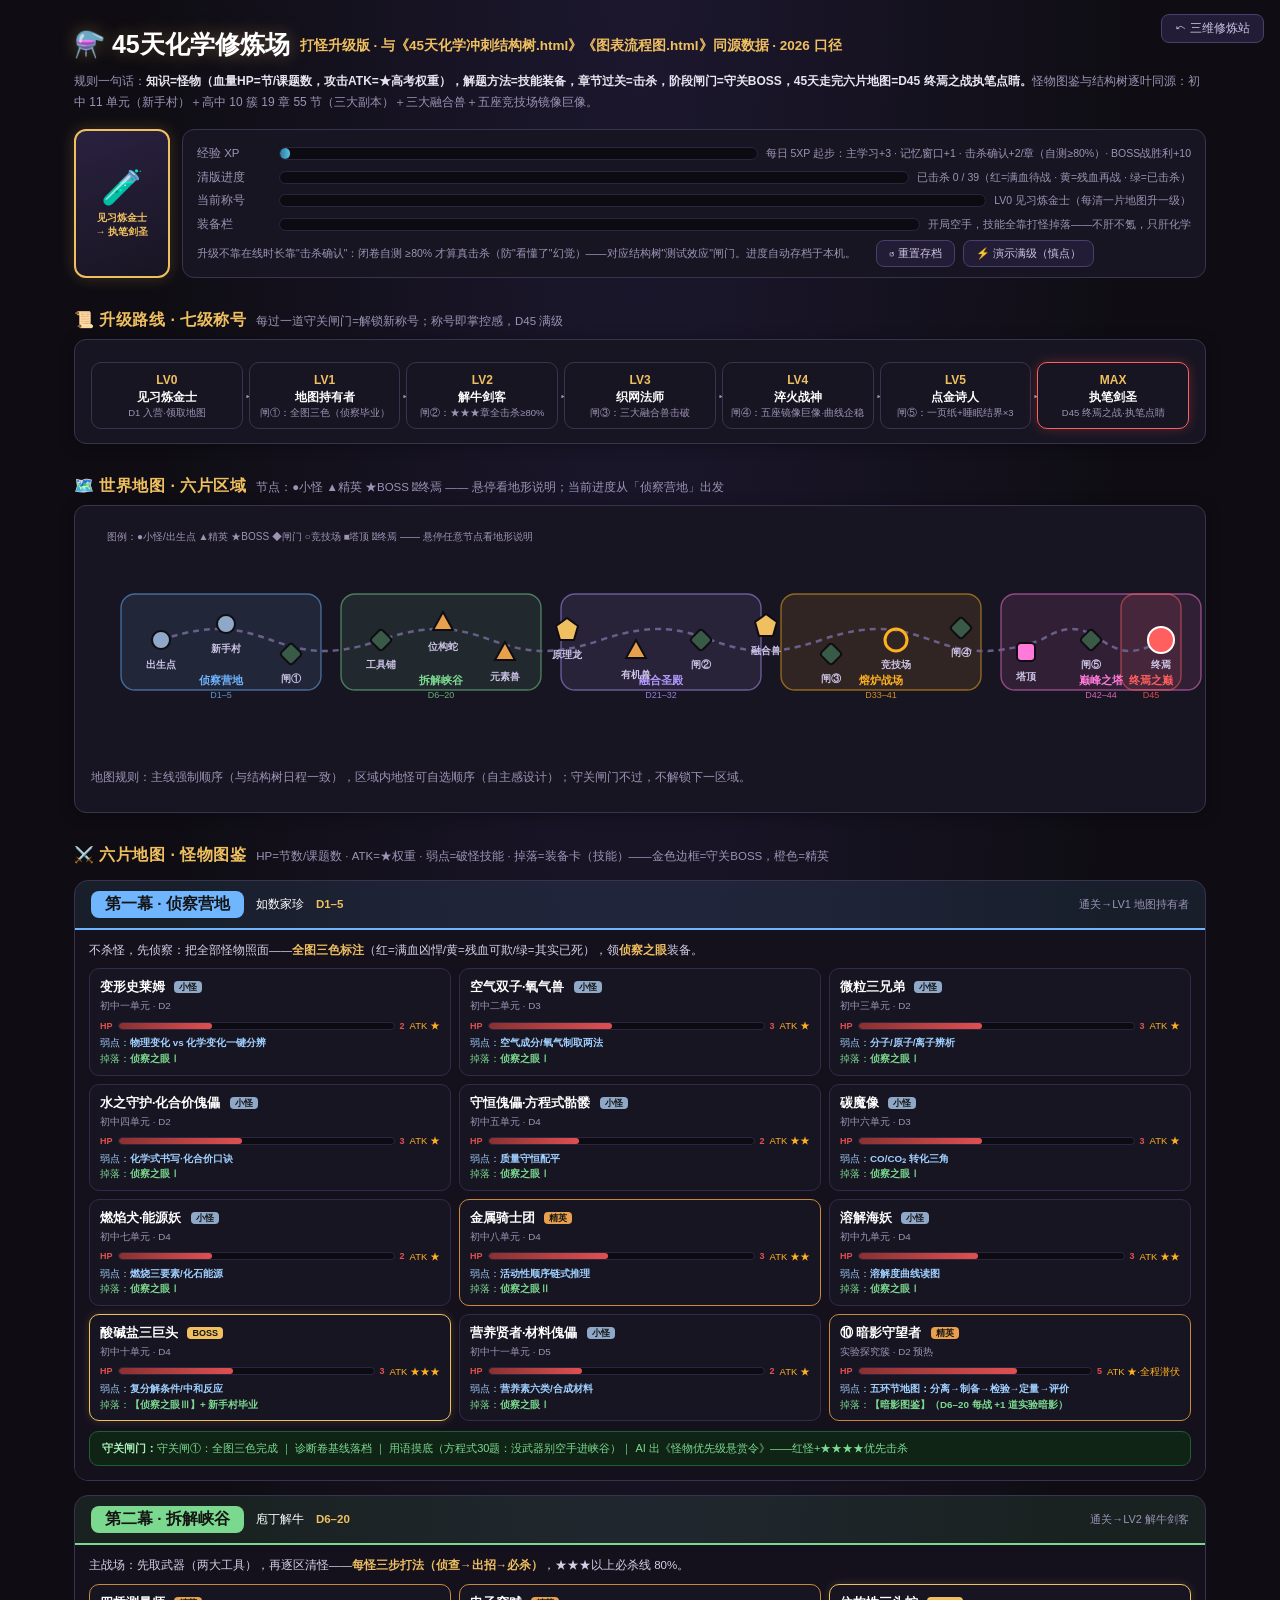
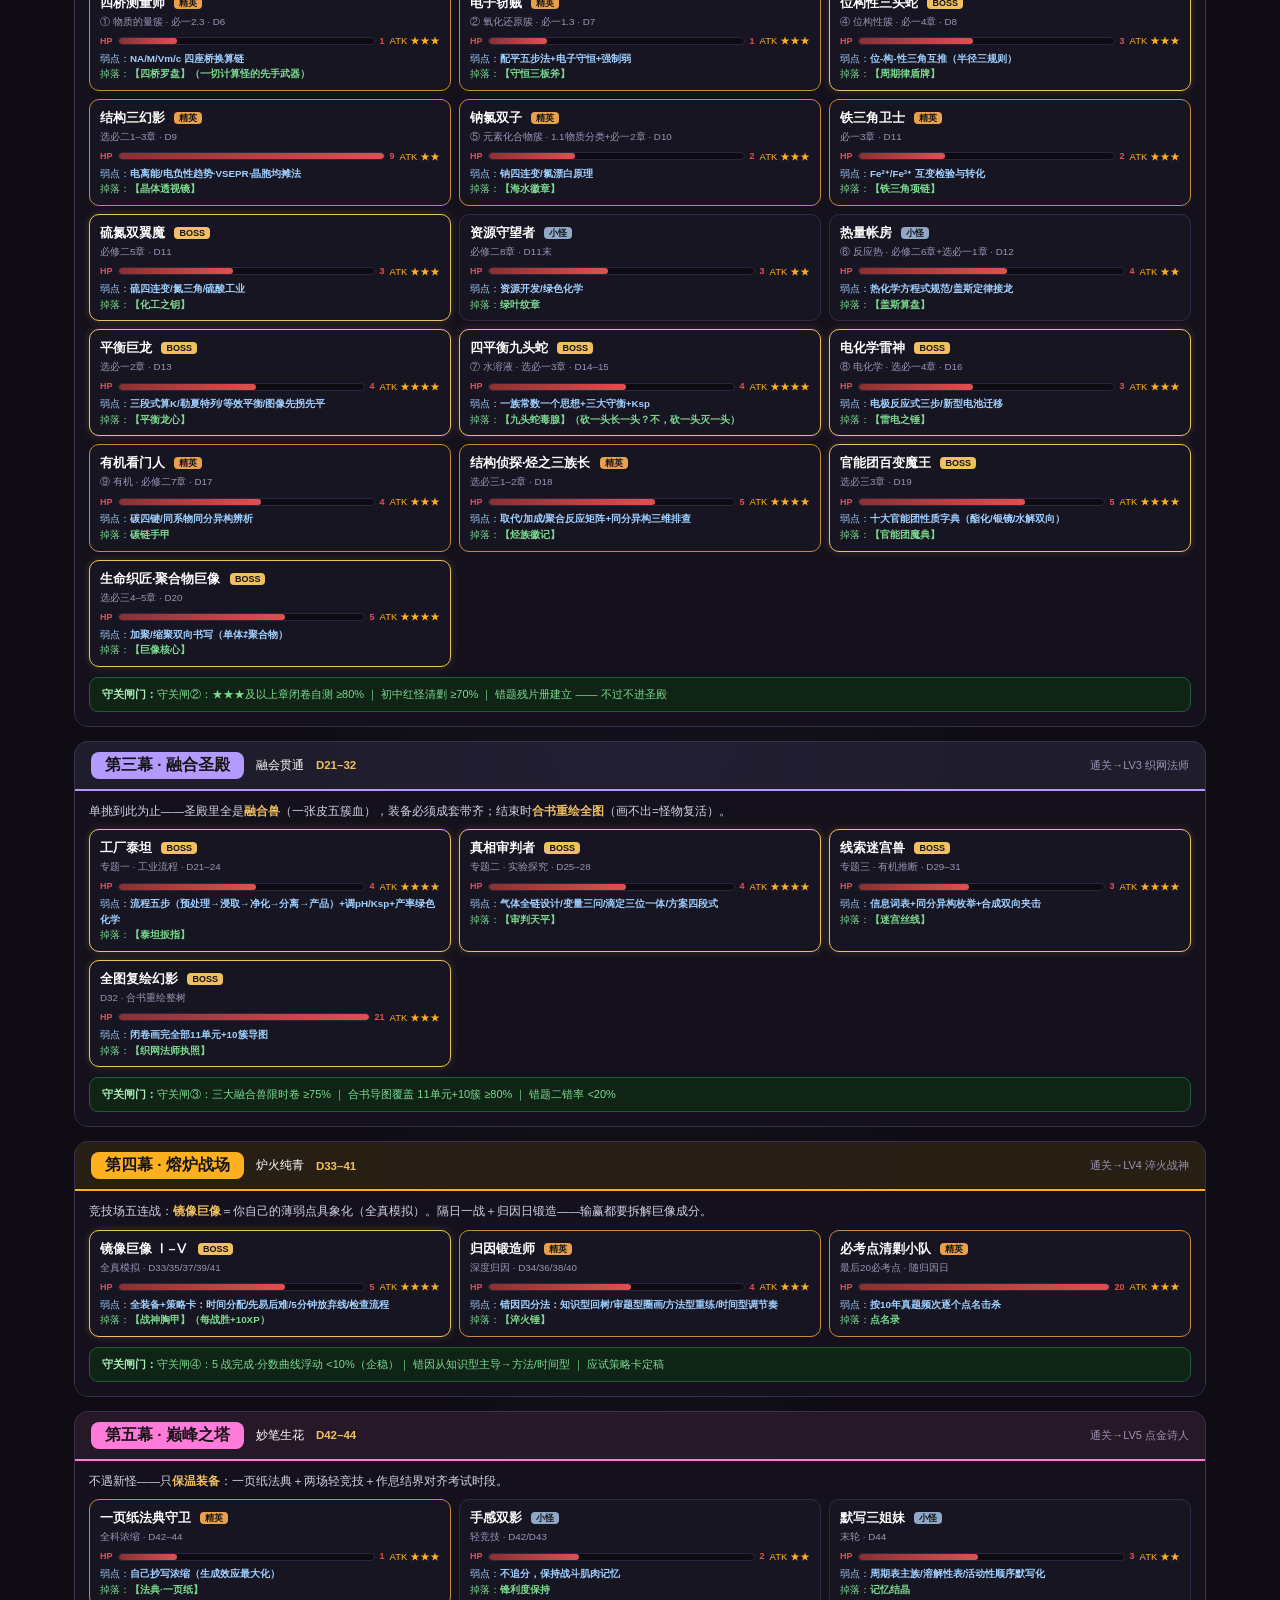
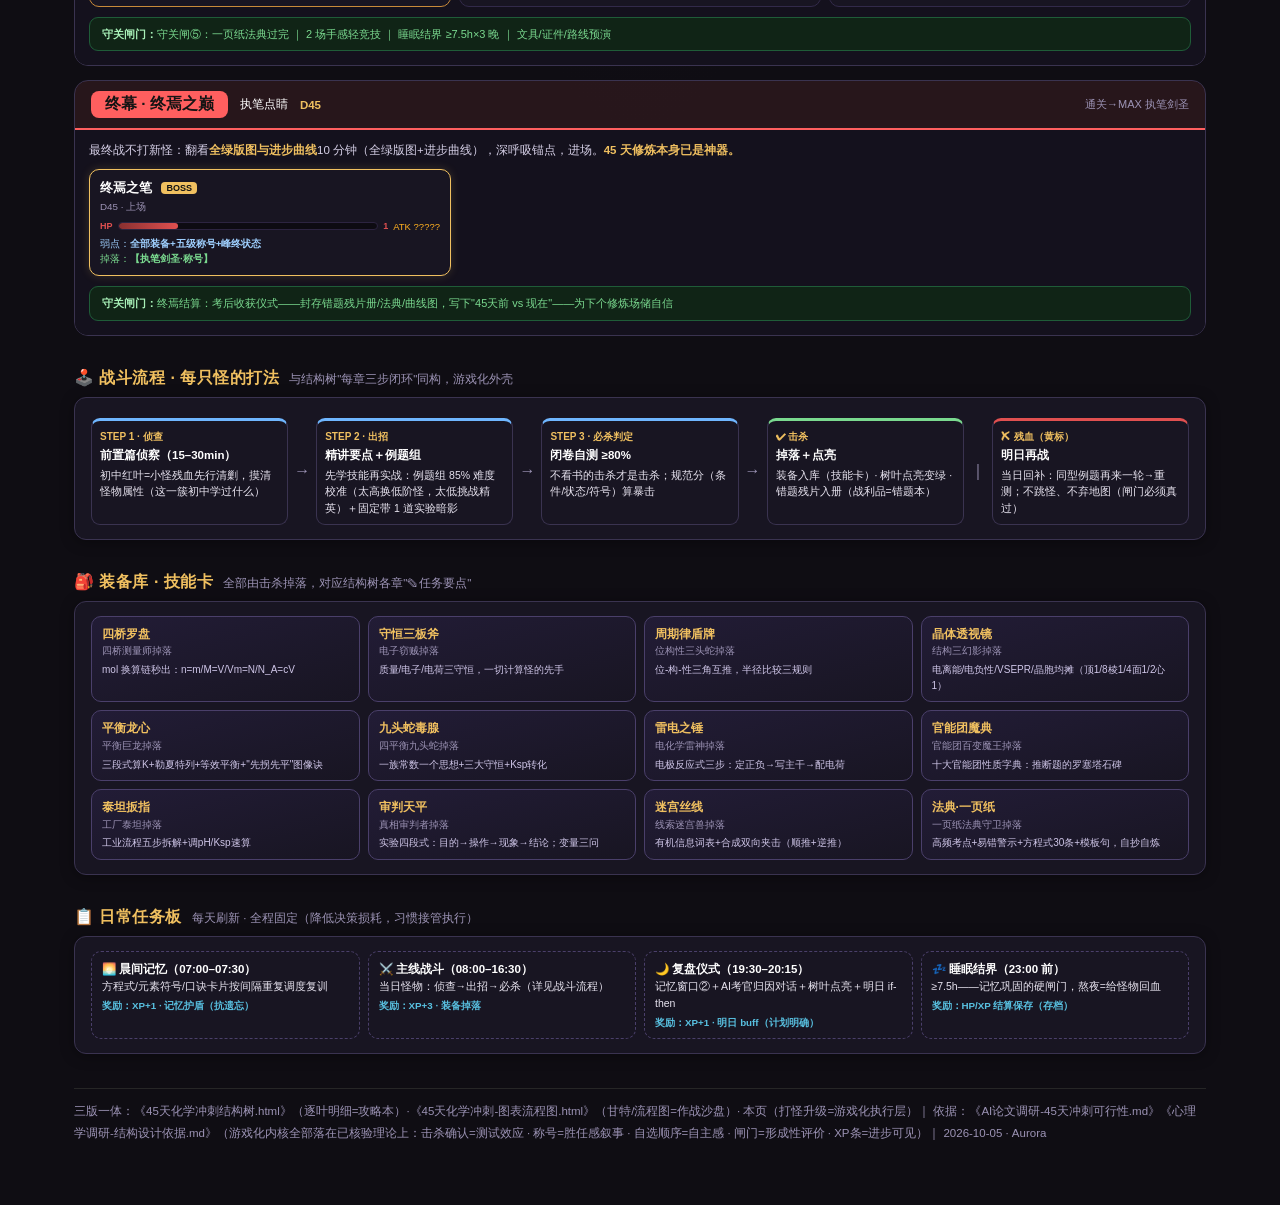
==== commit 74242c2b: "改名：元素周期表·三维重建 → 45天化学冲刺·三维修炼站（主页标题/副题+三子页返回链接+README），仓库名沿用 periodic-table-3d 以保公网链接" ====
--- a/arena.html
+++ b/arena.html
@@ -109,8 +109,8 @@
 </style>
 </head>
 <body>
-<a href="./index.html" title="回到 3D 元素周期表" style="position:fixed;top:14px;right:16px;z-index:9;background:#221c36;border:1px solid #4a3f6a;color:#cfc6e8;border-radius:8px;padding:6px 13px;font-size:11.5px;text-decoration:none"
-   onmouseover="this.style.borderColor='#f0c060';this.style.color='#f0c060'" onmouseout="this.style.borderColor='#4a3f6a';this.style.color='#cfc6e8'">⤺ 3D 元素周期表</a>
+<a href="./index.html" title="回到三维修炼站主页" style="position:fixed;top:14px;right:16px;z-index:9;background:#221c36;border:1px solid #4a3f6a;color:#cfc6e8;border-radius:8px;padding:6px 13px;font-size:11.5px;text-decoration:none"
+   onmouseover="this.style.borderColor='#f0c060';this.style.color='#f0c060'" onmouseout="this.style.borderColor='#4a3f6a';this.style.color='#cfc6e8'">⤺ 三维修炼站</a>
 <h1>⚗️ 45天化学修炼场<span class="v">打怪升级版 · 与《45天化学冲刺结构树.html》《图表流程图.html》同源数据 · 2026 口径</span></h1>
 <div class="meta">
   规则一句话：<b>知识=怪物（血量HP=节/课题数，攻击ATK=★高考权重），解题方法=技能装备，章节过关=击杀，阶段闸门=守关BOSS，45天走完六片地图=D45 终焉之战执笔点睛。</b>怪物图鉴与结构树逐叶同源：初中 11 单元（新手村）＋高中 10 簇 19 章 55 节（三大副本）＋三大融合兽＋五座竞技场镜像巨像。
